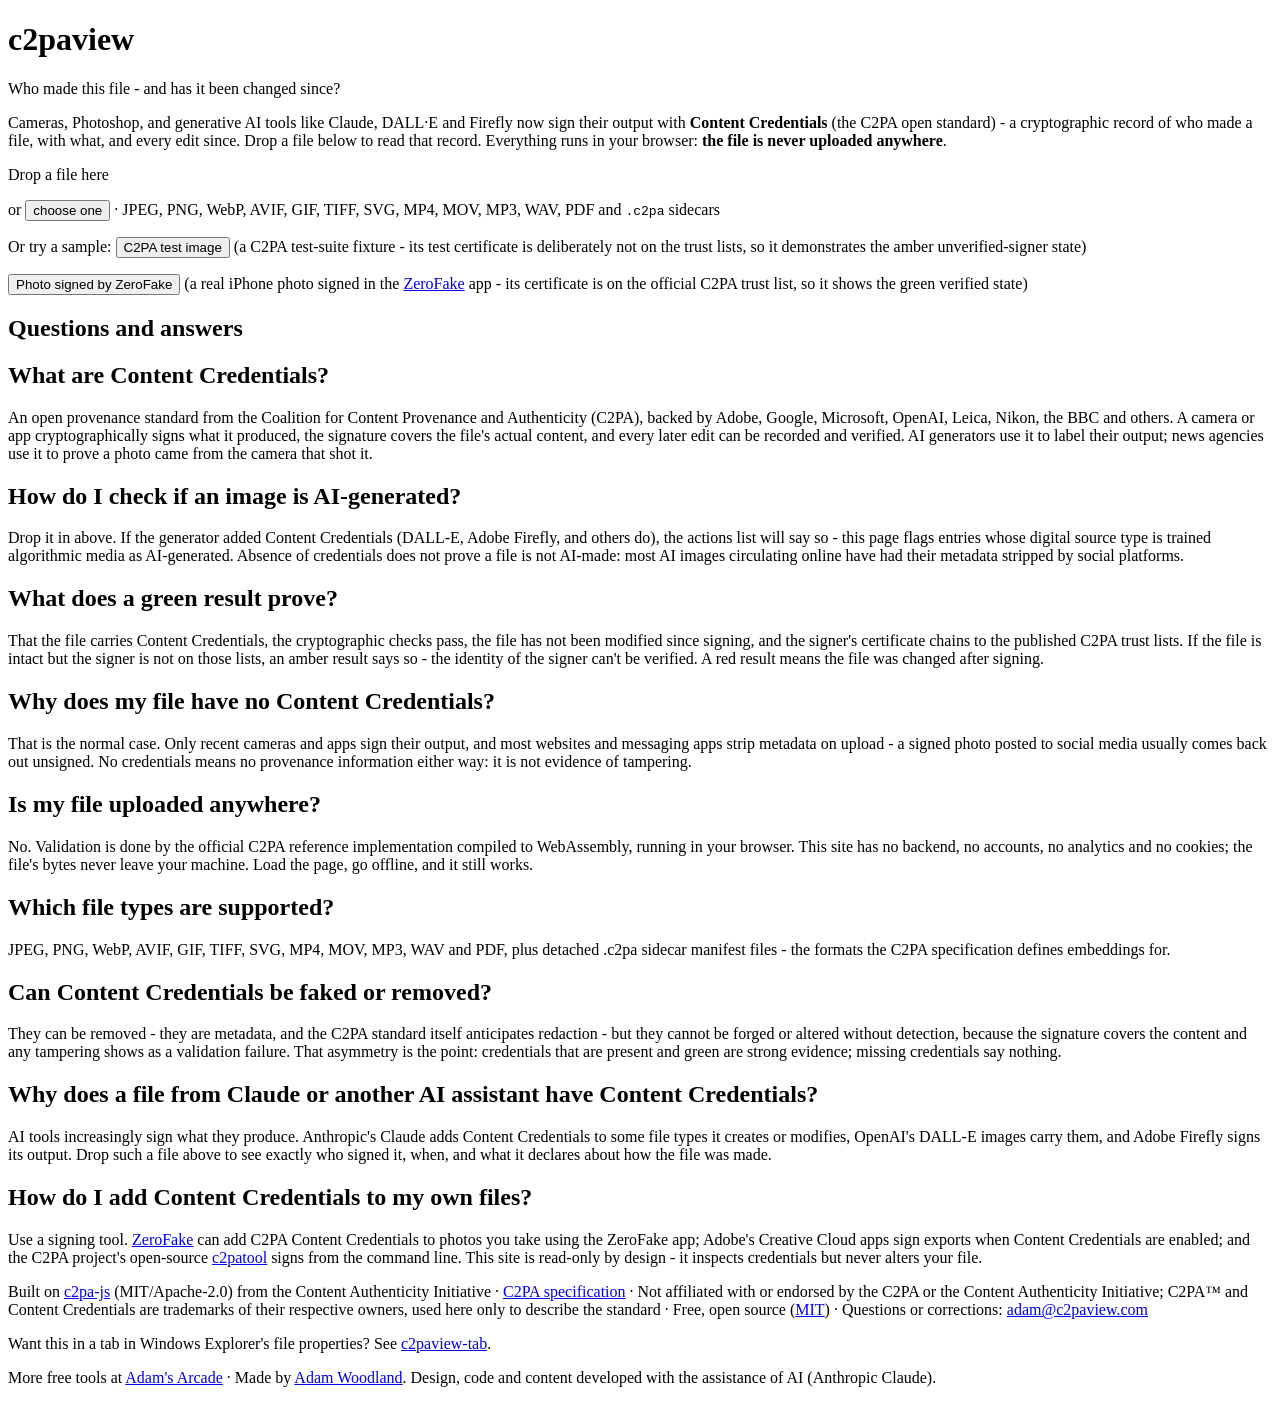
==== index.html @ 9e3baf2b "Cross-link the fleet Footer links to Adam's Arcade and to adamwoodland.com (author), the standard AI" ====
<!DOCTYPE html>
<html lang="en">
<head>
  <meta charset="utf-8" />
  <meta name="viewport" content="width=device-width, initial-scale=1" />
  <title>C2PA View - inspect Content Credentials in your browser</title>
  <meta name="description" content="Drop any image, video or audio file and see its Content Credentials: who signed it, when, with what tool, and whether it has been altered since. Reads the provenance added by cameras, Photoshop, and generative AI like Claude, DALL·E and Firefly. Validates entirely in your browser - the file never leaves your machine." />
  <link rel="canonical" href="https://c2paview.com/" />
  <link rel="stylesheet" href="styles.css" />
  <link rel="icon" href="favicon.svg" type="image/svg+xml" />
  <link rel="apple-touch-icon" href="apple-touch-icon.png" />
  <link rel="manifest" href="manifest.json" />
  <meta name="theme-color" content="#0d1117" />

  <meta property="og:type"        content="website" />
  <meta property="og:url"         content="https://c2paview.com/" />
  <meta property="og:title"       content="C2PA View - inspect Content Credentials in your browser" />
  <meta property="og:description" content="Who signed this file, with what tool, and has it been changed since? Drop a file and see - validated locally, never uploaded." />
  <meta property="og:image"       content="https://c2paview.com/og-image.png" />
  <meta name="twitter:card"        content="summary_large_image" />
  <meta name="twitter:title"       content="C2PA View - inspect Content Credentials in your browser" />
  <meta name="twitter:description" content="Who signed this file, and has it been changed since? Drop it in and see - validated locally, never uploaded." />
  <meta name="twitter:image"       content="https://c2paview.com/og-image.png" />

  <script type="application/ld+json">
  {
    "@context": "https://schema.org",
    "@type": "WebApplication",
    "name": "C2PA View",
    "url": "https://c2paview.com/",
    "description": "Inspect and validate C2PA Content Credentials (provenance metadata) in any image, video or audio file, entirely in the browser.",
    "applicationCategory": "UtilitiesApplication",
    "operatingSystem": "Any",
    "browserRequirements": "Requires JavaScript and WebAssembly",
    "offers": { "@type": "Offer", "price": "0", "priceCurrency": "USD" }
  }
  </script>
  <script type="application/ld+json">
{
  "@context": "https://schema.org",
  "@type": "FAQPage",
  "mainEntity": [
    {
      "@type": "Question",
      "name": "What are Content Credentials?",
      "acceptedAnswer": {
        "@type": "Answer",
        "text": "An open provenance standard from the Coalition for Content Provenance and Authenticity (C2PA), backed by Adobe, Google, Microsoft, OpenAI, Leica, Nikon, the BBC and others. A camera or app cryptographically signs what it produced, the signature covers the file's actual content, and every later edit can be recorded and verified. AI generators use it to label their output; news agencies use it to prove a photo came from the camera that shot it."
      }
    },
    {
      "@type": "Question",
      "name": "How do I check if an image is AI-generated?",
      "acceptedAnswer": {
        "@type": "Answer",
        "text": "Drop it in above. If the generator added Content Credentials (DALL-E, Adobe Firefly, and others do), the actions list will say so - this page flags entries whose digital source type is trained algorithmic media as AI-generated. Absence of credentials does not prove a file is not AI-made: most AI images circulating online have had their metadata stripped by social platforms."
      }
    },
    {
      "@type": "Question",
      "name": "What does a green result prove?",
      "acceptedAnswer": {
        "@type": "Answer",
        "text": "That the file carries Content Credentials, the cryptographic checks pass, the file has not been modified since signing, and the signer's certificate chains to the published C2PA trust lists. If the file is intact but the signer is not on those lists, an amber result says so - the identity of the signer can't be verified. A red result means the file was changed after signing."
      }
    },
    {
      "@type": "Question",
      "name": "Why does my file have no Content Credentials?",
      "acceptedAnswer": {
        "@type": "Answer",
        "text": "That is the normal case. Only recent cameras and apps sign their output, and most websites and messaging apps strip metadata on upload - a signed photo posted to social media usually comes back out unsigned. No credentials means no provenance information either way: it is not evidence of tampering."
      }
    },
    {
      "@type": "Question",
      "name": "Is my file uploaded anywhere?",
      "acceptedAnswer": {
        "@type": "Answer",
        "text": "No. Validation is done by the official C2PA reference implementation compiled to WebAssembly, running in your browser. This site has no backend, no accounts, no analytics and no cookies; the file's bytes never leave your machine. Load the page, go offline, and it still works."
      }
    },
    {
      "@type": "Question",
      "name": "Which file types are supported?",
      "acceptedAnswer": {
        "@type": "Answer",
        "text": "JPEG, PNG, WebP, AVIF, GIF, TIFF, SVG, MP4, MOV, MP3, WAV and PDF, plus detached .c2pa sidecar manifest files - the formats the C2PA specification defines embeddings for."
      }
    },
    {
      "@type": "Question",
      "name": "Can Content Credentials be faked or removed?",
      "acceptedAnswer": {
        "@type": "Answer",
        "text": "They can be removed - they are metadata, and the C2PA standard itself anticipates redaction - but they cannot be forged or altered without detection, because the signature covers the content and any tampering shows as a validation failure. That asymmetry is the point: credentials that are present and green are strong evidence; missing credentials say nothing."
      }
    },
    {
      "@type": "Question",
      "name": "Why does a file from Claude or another AI assistant have Content Credentials?",
      "acceptedAnswer": {
        "@type": "Answer",
        "text": "AI tools increasingly sign what they produce. Anthropic's Claude adds Content Credentials to some file types it creates or modifies, OpenAI's DALL-E images carry them, and Adobe Firefly signs its output. Drop such a file above to see exactly who signed it, when, and what it declares about how the file was made."
      }
    },
    {
      "@type": "Question",
      "name": "How do I add Content Credentials to my own files?",
      "acceptedAnswer": {
        "@type": "Answer",
        "text": "Use a signing tool. <a href=\"https://zerofake.app/\">ZeroFake</a> can add C2PA Content Credentials to photos you take using the ZeroFake app; Adobe's Creative Cloud apps sign exports when Content Credentials are enabled; and the C2PA project's open-source <a href=\"https://github.com/contentauth/c2pa-rs\">c2patool</a> signs from the command line. This site is read-only by design - it inspects credentials but never alters your file."
      }
    }
  ]
}
  </script>
</head>
<body>
<header class="top">
  <h1 class="brand">c2pa<span class="brand-hl">view</span></h1>
  <p class="tag">Who made this file - and has it been changed since?</p>
  <p class="sub">Cameras, Photoshop, and generative AI tools like Claude, DALL·E and Firefly now sign their
    output with <strong>Content Credentials</strong> (the C2PA open standard) - a cryptographic record of who made a file, with
    what, and every edit since. Drop a file below to read that record. Everything runs in your browser:
    <strong>the file is never uploaded anywhere</strong>.</p>
</header>

<main class="layout">
  <section class="drop" id="drop">
    <input type="file" id="file" accept="image/*,video/*,audio/*,.pdf,.c2pa" hidden />
    <p class="drop-big">Drop a file here</p>
    <p class="drop-small">or <button type="button" id="browse" class="linklike">choose one</button> ·
      JPEG, PNG, WebP, AVIF, GIF, TIFF, SVG, MP4, MOV, MP3, WAV, PDF and <code>.c2pa</code> sidecars</p>
    <p class="drop-small">Or try a sample: <button type="button" id="sample" class="linklike">C2PA test image</button> (a C2PA test-suite fixture - its test certificate is deliberately not on the trust lists, so it demonstrates the amber unverified-signer state)</p>
    <p class="drop-small"><button type="button" id="sampleZeroFake" class="linklike">Photo signed by ZeroFake</button> (a real iPhone photo signed in the <a href="https://zerofake.app/">ZeroFake</a> app - its certificate is on the official C2PA trust list, so it shows the green verified state)</p>
  </section>

  <section class="result" id="result" hidden>
    <div class="file-row">
      <img id="preview" alt="" hidden />
      <div>
        <p class="file-name" id="fileName"></p>
        <p class="file-meta" id="fileMeta"></p>
      </div>
    </div>
    <div id="banner"></div>
    <div id="manifest"></div>
    <details id="rawWrap" hidden>
      <summary>Raw manifest store (JSON)</summary>
      <pre id="raw"></pre>
    </details>
  </section>

  <section class="explain" id="faq">
    <h2 class="faq-head">Questions and answers</h2>
    <div class="explain-card">
      <h2>What are Content Credentials?</h2>
      <p>An open provenance standard from the Coalition for Content Provenance and Authenticity (C2PA), backed by Adobe, Google, Microsoft, OpenAI, Leica, Nikon, the BBC and others. A camera or app cryptographically signs what it produced, the signature covers the file's actual content, and every later edit can be recorded and verified. AI generators use it to label their output; news agencies use it to prove a photo came from the camera that shot it.</p>
    </div>
    <div class="explain-card">
      <h2>How do I check if an image is AI-generated?</h2>
      <p>Drop it in above. If the generator added Content Credentials (DALL-E, Adobe Firefly, and others do), the actions list will say so - this page flags entries whose digital source type is trained algorithmic media as AI-generated. Absence of credentials does not prove a file is not AI-made: most AI images circulating online have had their metadata stripped by social platforms.</p>
    </div>
    <div class="explain-card">
      <h2>What does a green result prove?</h2>
      <p>That the file carries Content Credentials, the cryptographic checks pass, the file has not been modified since signing, and the signer's certificate chains to the published C2PA trust lists. If the file is intact but the signer is not on those lists, an amber result says so - the identity of the signer can't be verified. A red result means the file was changed after signing.</p>
    </div>
    <div class="explain-card">
      <h2>Why does my file have no Content Credentials?</h2>
      <p>That is the normal case. Only recent cameras and apps sign their output, and most websites and messaging apps strip metadata on upload - a signed photo posted to social media usually comes back out unsigned. No credentials means no provenance information either way: it is not evidence of tampering.</p>
    </div>
    <div class="explain-card">
      <h2>Is my file uploaded anywhere?</h2>
      <p>No. Validation is done by the official C2PA reference implementation compiled to WebAssembly, running in your browser. This site has no backend, no accounts, no analytics and no cookies; the file's bytes never leave your machine. Load the page, go offline, and it still works.</p>
    </div>
    <div class="explain-card">
      <h2>Which file types are supported?</h2>
      <p>JPEG, PNG, WebP, AVIF, GIF, TIFF, SVG, MP4, MOV, MP3, WAV and PDF, plus detached .c2pa sidecar manifest files - the formats the C2PA specification defines embeddings for.</p>
    </div>
    <div class="explain-card">
      <h2>Can Content Credentials be faked or removed?</h2>
      <p>They can be removed - they are metadata, and the C2PA standard itself anticipates redaction - but they cannot be forged or altered without detection, because the signature covers the content and any tampering shows as a validation failure. That asymmetry is the point: credentials that are present and green are strong evidence; missing credentials say nothing.</p>
    </div>
    <div class="explain-card">
      <h2>Why does a file from Claude or another AI assistant have Content Credentials?</h2>
      <p>AI tools increasingly sign what they produce. Anthropic's Claude adds Content Credentials to some file types it creates or modifies, OpenAI's DALL-E images carry them, and Adobe Firefly signs its output. Drop such a file above to see exactly who signed it, when, and what it declares about how the file was made.</p>
    </div>
    <div class="explain-card">
      <h2>How do I add Content Credentials to my own files?</h2>
      <p>Use a signing tool. <a href="https://zerofake.app/">ZeroFake</a> can add C2PA Content Credentials to photos you take using the ZeroFake app; Adobe's Creative Cloud apps sign exports when Content Credentials are enabled; and the C2PA project's open-source <a href="https://github.com/contentauth/c2pa-rs">c2patool</a> signs from the command line. This site is read-only by design - it inspects credentials but never alters your file.</p>
    </div>
  </section>
</main>

<footer class="notes">
  <p class="note">Built on <a href="https://github.com/contentauth/c2pa-js">c2pa-js</a> (MIT/Apache-2.0) from the
    Content Authenticity Initiative · <a href="https://c2pa.org/">C2PA specification</a> · Not affiliated with or endorsed by the C2PA or the Content Authenticity Initiative; C2PA™ and Content Credentials are trademarks of their respective owners, used here only to describe the standard ·
    Free, open source (<a href="LICENSE">MIT</a>) · Questions or corrections:
    <a href="mailto:adam@c2paview.com">adam@c2paview.com</a></p>
  <p class="note">Want this in a tab in Windows Explorer's file properties? See
    <a href="https://github.com/adamwoodland2/c2paview-tab">c2paview-tab</a>.</p>
  <p class="note">More free tools at <a href="https://games.adamwoodland.com/">Adam's Arcade</a> · Made by <a href="https://adamwoodland.com/">Adam Woodland</a>. Design, code and content developed with the assistance of AI (Anthropic Claude).</p>
</footer>

<script type="module" src="app.js"></script>
</body>
</html>
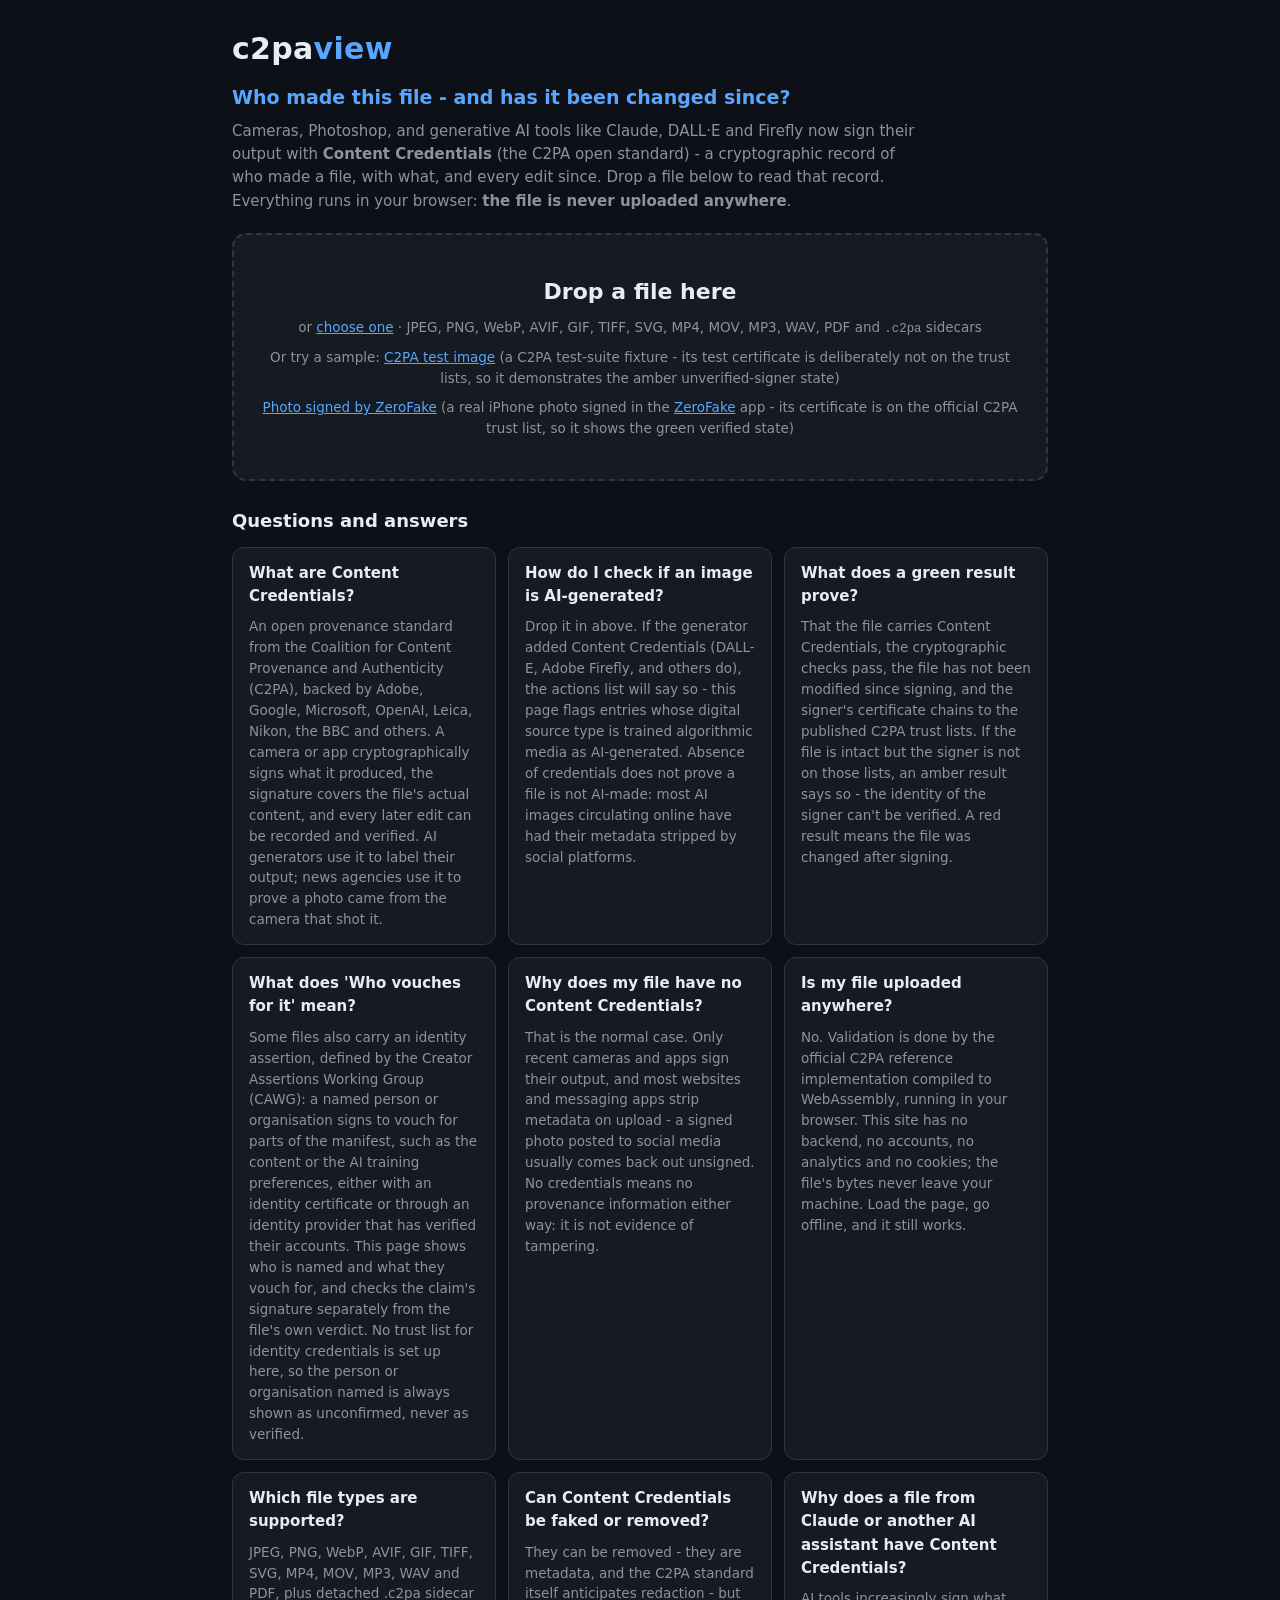
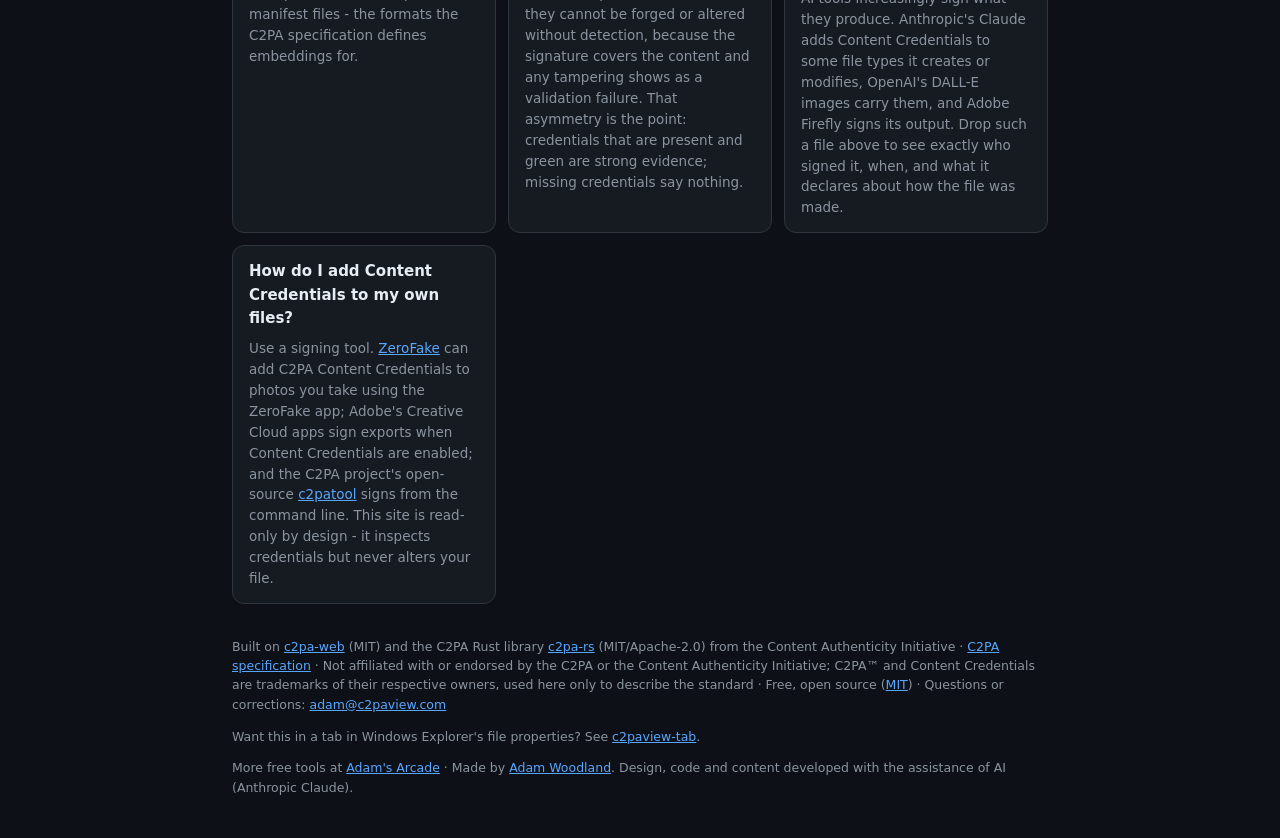
==== commit 7dd411fb: "Move to the @contentauth/c2pa-web SDK; fail-closed verdicts The c2pa (c2pa-js) package is deprecated" ====
--- a/index.html
+++ b/index.html
@@ -66,6 +66,14 @@
     },
     {
       "@type": "Question",
+      "name": "What does 'Who vouches for it' mean?",
+      "acceptedAnswer": {
+        "@type": "Answer",
+        "text": "Some files also carry an identity assertion, defined by the Creator Assertions Working Group (CAWG): a named person or organisation signs to vouch for parts of the manifest, such as the content or the AI training preferences, either with an identity certificate or through an identity provider that has verified their accounts. This page shows who is named and what they vouch for, and checks the claim's signature separately from the file's own verdict. No trust list for identity credentials is set up here, so the person or organisation named is always shown as unconfirmed, never as verified."
+      }
+    },
+    {
+      "@type": "Question",
       "name": "Why does my file have no Content Credentials?",
       "acceptedAnswer": {
         "@type": "Answer",
@@ -147,7 +155,7 @@
     <div id="banner"></div>
     <div id="manifest"></div>
     <details id="rawWrap" hidden>
-      <summary>Raw manifest store (JSON)</summary>
+      <summary>Raw manifest store (JSON; hash bytes shown as hex)</summary>
       <pre id="raw"></pre>
     </details>
   </section>
@@ -167,6 +175,10 @@
       <p>That the file carries Content Credentials, the cryptographic checks pass, the file has not been modified since signing, and the signer's certificate chains to the published C2PA trust lists. If the file is intact but the signer is not on those lists, an amber result says so - the identity of the signer can't be verified. A red result means the file was changed after signing.</p>
     </div>
     <div class="explain-card">
+      <h2>What does 'Who vouches for it' mean?</h2>
+      <p>Some files also carry an identity assertion, defined by the Creator Assertions Working Group (CAWG): a named person or organisation signs to vouch for parts of the manifest, such as the content or the AI training preferences, either with an identity certificate or through an identity provider that has verified their accounts. This page shows who is named and what they vouch for, and checks the claim's signature separately from the file's own verdict. No trust list for identity credentials is set up here, so the person or organisation named is always shown as unconfirmed, never as verified.</p>
+    </div>
+    <div class="explain-card">
       <h2>Why does my file have no Content Credentials?</h2>
       <p>That is the normal case. Only recent cameras and apps sign their output, and most websites and messaging apps strip metadata on upload - a signed photo posted to social media usually comes back out unsigned. No credentials means no provenance information either way: it is not evidence of tampering.</p>
     </div>
@@ -194,12 +206,12 @@
 </main>
 
 <footer class="notes">
-  <p class="note">Built on <a href="https://github.com/contentauth/c2pa-js">c2pa-js</a> (MIT/Apache-2.0) from the
-    Content Authenticity Initiative · <a href="https://c2pa.org/">C2PA specification</a> · Not affiliated with or endorsed by the C2PA or the Content Authenticity Initiative; C2PA™ and Content Credentials are trademarks of their respective owners, used here only to describe the standard ·
+  <p class="note">Built on <a href="https://github.com/contentauth/c2pa-js">c2pa-web</a> (MIT) and the C2PA Rust library
+    <a href="https://github.com/contentauth/c2pa-rs">c2pa-rs</a> (MIT/Apache-2.0) from the Content Authenticity Initiative · <a href="https://c2pa.org/">C2PA specification</a> · Not affiliated with or endorsed by the C2PA or the Content Authenticity Initiative; C2PA™ and Content Credentials are trademarks of their respective owners, used here only to describe the standard ·
     Free, open source (<a href="LICENSE">MIT</a>) · Questions or corrections:
     <a href="mailto:adam@c2paview.com">adam@c2paview.com</a></p>
   <p class="note">Want this in a tab in Windows Explorer's file properties? See
-    <a href="https://github.com/adamwoodland2/c2paview-tab">c2paview-tab</a>.</p>
+    <a href="https://github.com/adamwoodland-personal/C2PAView-Tab">c2paview-tab</a>.</p>
   <p class="note">More free tools at <a href="https://games.adamwoodland.com/">Adam's Arcade</a> · Made by <a href="https://adamwoodland.com/">Adam Woodland</a>. Design, code and content developed with the assistance of AI (Anthropic Claude).</p>
 </footer>
 
--- a/styles.css
+++ b/styles.css
@@ -0,0 +1,81 @@
+:root {
+  --bg: #0d1117;
+  --panel: #161b22;
+  --ink: #e6edf3;
+  --muted: #8b949e;
+  --line: #30363d;
+  --accent: #58a6ff;
+  --good: #3fb950;
+  --bad: #f85149;
+  --warn: #d29922;
+}
+* { box-sizing: border-box; }
+body { margin: 0; background: var(--bg); color: var(--ink); font: 15px/1.55 system-ui, -apple-system, "Segoe UI", sans-serif; }
+a { color: var(--accent); }
+code { font-family: ui-monospace, Consolas, monospace; font-size: 0.92em; }
+
+.top { padding: 26px 22px 4px; max-width: 860px; margin: 0 auto; }
+.tag { margin: 10px 0 0; font-size: 19px; font-weight: 600; color: var(--accent); }
+.brand { margin: 0; font-size: 30px; letter-spacing: 0.01em; }
+.brand-hl { color: var(--accent); }
+.sub { margin: 8px 0 0; color: var(--muted); max-width: 72ch; }
+
+.layout { max-width: 860px; margin: 0 auto; padding: 16px 22px; }
+
+.drop {
+  border: 2px dashed var(--line); border-radius: 14px; background: var(--panel);
+  padding: 40px 20px; text-align: center; transition: border-color 0.15s, background 0.15s;
+}
+.drop.over { border-color: var(--accent); background: #10233d; }
+.drop-big { margin: 0; font-size: 22px; font-weight: 700; }
+.drop-small { margin: 8px 0 0; color: var(--muted); font-size: 13.5px; }
+.linklike { font: inherit; color: var(--accent); background: none; border: 0; padding: 0; cursor: pointer; text-decoration: underline; }
+
+.result { margin-top: 18px; }
+.file-row { display: flex; gap: 14px; align-items: center; margin-bottom: 12px; }
+#preview { max-width: 96px; max-height: 96px; border-radius: 8px; border: 1px solid var(--line); }
+.file-name { margin: 0; font-size: 17px; font-weight: 700; word-break: break-all; }
+.file-meta { margin: 2px 0 0; color: var(--muted); font-size: 13px; }
+
+.banner { border-radius: 10px; padding: 12px 14px; font-weight: 600; margin-bottom: 14px; border: 1px solid; }
+.banner.good { color: var(--good); border-color: #1f6e33; background: #10261a; }
+.banner.bad { color: var(--bad); border-color: #7c2d2a; background: #2b1413; }
+.banner.warn { color: var(--warn); border-color: #6e5619; background: #2a2312; }
+.banner.none { color: var(--muted); border-color: var(--line); background: var(--panel); }
+.banner ul { margin: 8px 0 0; padding-left: 20px; font-weight: 400; font-size: 13.5px; }
+.banner li { margin: 3px 0; }
+.banner li code { opacity: 0.8; }
+.banner .where { color: var(--muted); font-size: 12.5px; font-weight: 400; }
+.banner .affected { margin-top: 8px; font-weight: 400; font-size: 13px; color: var(--muted); word-break: break-all; }
+
+.card { background: var(--panel); border: 1px solid var(--line); border-radius: 12px; padding: 14px 16px; margin-bottom: 12px; }
+.card h2 { margin: 0 0 10px; font-size: 15px; }
+.card h2:not(:first-child) { margin-top: 16px; }
+.kv { display: grid; grid-template-columns: 150px 1fr; gap: 5px 14px; font-size: 14px; }
+.kv dt { color: var(--muted); }
+.kv dd { margin: 0; word-break: break-word; }
+.actions li, .ings li { margin: 4px 0; }
+.actions, .ings { margin: 4px 0 0; padding-left: 20px; font-size: 14px; }
+.ing-thumb { max-width: 44px; max-height: 44px; border-radius: 5px; vertical-align: middle; margin-right: 8px; border: 1px solid var(--line); }
+.ing-status { font-size: 12px; color: var(--muted); }
+.ing-status.bad { color: var(--bad); }
+.identity { margin-top: 14px; padding-top: 12px; border-top: 1px solid var(--line); }
+.id-status { margin: 8px 0 0; font-size: 13.5px; font-weight: 600; }
+.id-status.good { color: var(--good); }
+.id-status.warn { color: var(--warn); }
+.id-status.bad { color: var(--bad); }
+.id-status code { font-weight: 400; opacity: 0.85; }
+
+.remove-note { color: var(--muted); font-size: 13px; margin: 2px 0 10px; }
+#rawWrap { margin-top: 10px; }
+#rawWrap summary { cursor: pointer; color: var(--muted); font-size: 13.5px; }
+#raw { background: var(--panel); border: 1px solid var(--line); border-radius: 10px; padding: 12px; overflow-x: auto; font-size: 12px; max-height: 480px; overflow-y: auto; }
+
+.faq-head { grid-column: 1 / -1; margin: 4px 0 0; font-size: 18px; }
+.explain { display: grid; grid-template-columns: repeat(auto-fit, minmax(240px, 1fr)); gap: 12px; margin-top: 22px; }
+.explain-card { background: var(--panel); border: 1px solid var(--line); border-radius: 12px; padding: 14px 16px; }
+.explain-card h2 { margin: 0 0 8px; font-size: 15px; }
+.explain-card p { margin: 0; color: var(--muted); font-size: 13.5px; }
+.notes { max-width: 860px; margin: 0 auto; padding: 4px 22px 30px; }
+.note { color: var(--muted); font-size: 12.5px; }
+.note strong { color: var(--ink); }
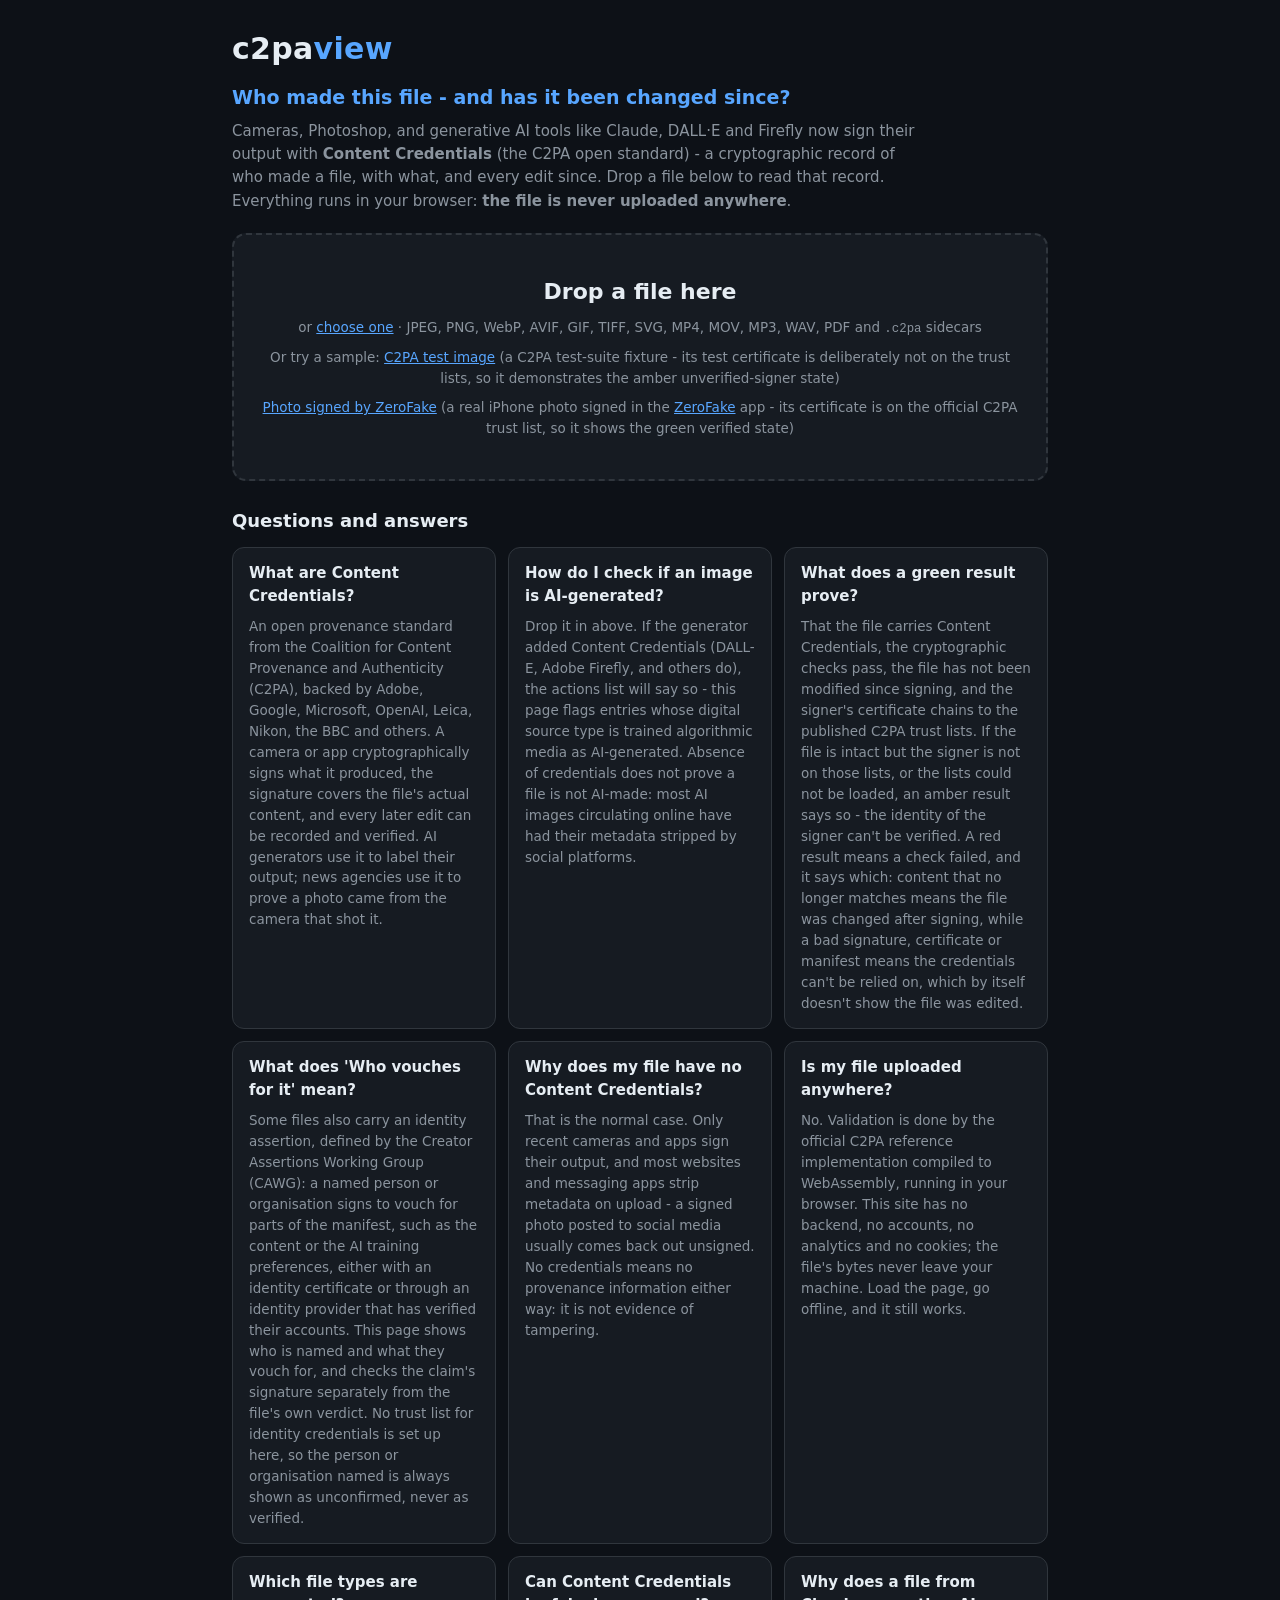
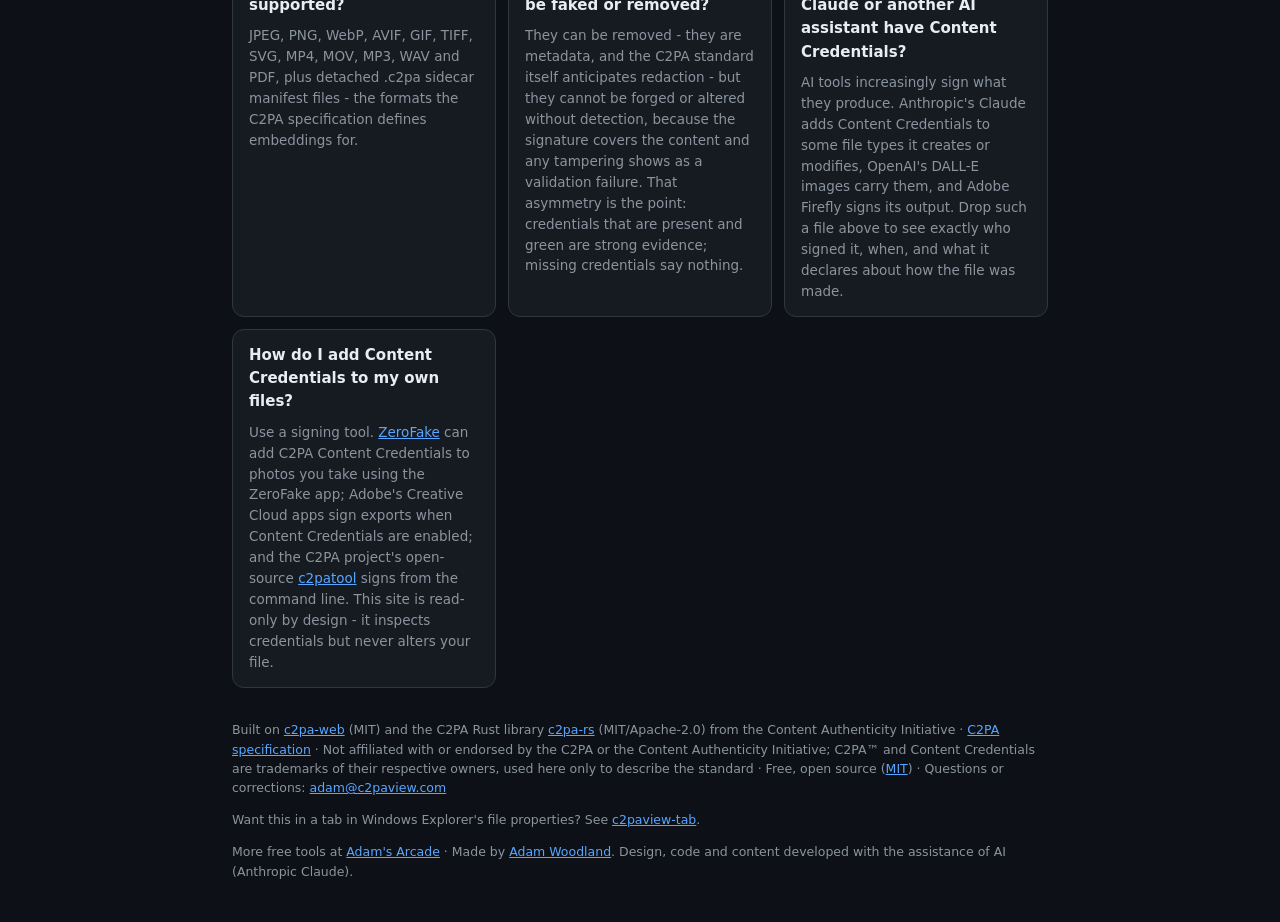
==== commit fd9ff035: "No green verdict without trust lists; name failure kinds; one-time share inbox with expiry; result b" ====
--- a/index.html
+++ b/index.html
@@ -3,8 +3,8 @@
 <head>
   <meta charset="utf-8" />
   <meta name="viewport" content="width=device-width, initial-scale=1" />
-  <title>C2PA View - inspect Content Credentials in your browser</title>
-  <meta name="description" content="Drop any image, video or audio file and see its Content Credentials: who signed it, when, with what tool, and whether it has been altered since. Reads the provenance added by cameras, Photoshop, and generative AI like Claude, DALL·E and Firefly. Validates entirely in your browser - the file never leaves your machine." />
+  <title>C2PA viewer: check Content Credentials in your browser</title>
+  <meta name="description" content="Free C2PA viewer and checker: drop an image, video or audio file to see its Content Credentials, who signed it and if it was changed. Runs in your browser." />
   <link rel="canonical" href="https://c2paview.com/" />
   <link rel="stylesheet" href="styles.css" />
   <link rel="icon" href="favicon.svg" type="image/svg+xml" />
@@ -14,11 +14,11 @@
 
   <meta property="og:type"        content="website" />
   <meta property="og:url"         content="https://c2paview.com/" />
-  <meta property="og:title"       content="C2PA View - inspect Content Credentials in your browser" />
+  <meta property="og:title"       content="C2PA viewer: check Content Credentials in your browser" />
   <meta property="og:description" content="Who signed this file, with what tool, and has it been changed since? Drop a file and see - validated locally, never uploaded." />
   <meta property="og:image"       content="https://c2paview.com/og-image.png" />
   <meta name="twitter:card"        content="summary_large_image" />
-  <meta name="twitter:title"       content="C2PA View - inspect Content Credentials in your browser" />
+  <meta name="twitter:title"       content="C2PA viewer: check Content Credentials in your browser" />
   <meta name="twitter:description" content="Who signed this file, and has it been changed since? Drop it in and see - validated locally, never uploaded." />
   <meta name="twitter:image"       content="https://c2paview.com/og-image.png" />
 
@@ -61,7 +61,7 @@
       "name": "What does a green result prove?",
       "acceptedAnswer": {
         "@type": "Answer",
-        "text": "That the file carries Content Credentials, the cryptographic checks pass, the file has not been modified since signing, and the signer's certificate chains to the published C2PA trust lists. If the file is intact but the signer is not on those lists, an amber result says so - the identity of the signer can't be verified. A red result means the file was changed after signing."
+        "text": "That the file carries Content Credentials, the cryptographic checks pass, the file has not been modified since signing, and the signer's certificate chains to the published C2PA trust lists. If the file is intact but the signer is not on those lists, or the lists could not be loaded, an amber result says so - the identity of the signer can't be verified. A red result means a check failed, and it says which: content that no longer matches means the file was changed after signing, while a bad signature, certificate or manifest means the credentials can't be relied on, which by itself doesn't show the file was edited."
       }
     },
     {
@@ -152,7 +152,7 @@
         <p class="file-meta" id="fileMeta"></p>
       </div>
     </div>
-    <div id="banner"></div>
+    <div id="verdict"></div>
     <div id="manifest"></div>
     <details id="rawWrap" hidden>
       <summary>Raw manifest store (JSON; hash bytes shown as hex)</summary>
@@ -172,7 +172,7 @@
     </div>
     <div class="explain-card">
       <h2>What does a green result prove?</h2>
-      <p>That the file carries Content Credentials, the cryptographic checks pass, the file has not been modified since signing, and the signer's certificate chains to the published C2PA trust lists. If the file is intact but the signer is not on those lists, an amber result says so - the identity of the signer can't be verified. A red result means the file was changed after signing.</p>
+      <p>That the file carries Content Credentials, the cryptographic checks pass, the file has not been modified since signing, and the signer's certificate chains to the published C2PA trust lists. If the file is intact but the signer is not on those lists, or the lists could not be loaded, an amber result says so - the identity of the signer can't be verified. A red result means a check failed, and it says which: content that no longer matches means the file was changed after signing, while a bad signature, certificate or manifest means the credentials can't be relied on, which by itself doesn't show the file was edited.</p>
     </div>
     <div class="explain-card">
       <h2>What does 'Who vouches for it' mean?</h2>
--- a/styles.css
+++ b/styles.css
@@ -37,16 +37,16 @@
 .file-name { margin: 0; font-size: 17px; font-weight: 700; word-break: break-all; }
 .file-meta { margin: 2px 0 0; color: var(--muted); font-size: 13px; }
 
-.banner { border-radius: 10px; padding: 12px 14px; font-weight: 600; margin-bottom: 14px; border: 1px solid; }
-.banner.good { color: var(--good); border-color: #1f6e33; background: #10261a; }
-.banner.bad { color: var(--bad); border-color: #7c2d2a; background: #2b1413; }
-.banner.warn { color: var(--warn); border-color: #6e5619; background: #2a2312; }
-.banner.none { color: var(--muted); border-color: var(--line); background: var(--panel); }
-.banner ul { margin: 8px 0 0; padding-left: 20px; font-weight: 400; font-size: 13.5px; }
-.banner li { margin: 3px 0; }
-.banner li code { opacity: 0.8; }
-.banner .where { color: var(--muted); font-size: 12.5px; font-weight: 400; }
-.banner .affected { margin-top: 8px; font-weight: 400; font-size: 13px; color: var(--muted); word-break: break-all; }
+.verdict-msg { border-radius: 10px; padding: 12px 14px; font-weight: 600; margin-bottom: 14px; border: 1px solid; }
+.verdict-msg.good { color: var(--good); border-color: #1f6e33; background: #10261a; }
+.verdict-msg.bad { color: var(--bad); border-color: #7c2d2a; background: #2b1413; }
+.verdict-msg.warn { color: var(--warn); border-color: #6e5619; background: #2a2312; }
+.verdict-msg.none { color: var(--muted); border-color: var(--line); background: var(--panel); }
+.verdict-msg ul { margin: 8px 0 0; padding-left: 20px; font-weight: 400; font-size: 13.5px; }
+.verdict-msg li { margin: 3px 0; }
+.verdict-msg li code { opacity: 0.8; }
+.verdict-msg .where { color: var(--muted); font-size: 12.5px; font-weight: 400; }
+.verdict-msg .affected { margin-top: 8px; font-weight: 400; font-size: 13px; color: var(--muted); word-break: break-all; }
 
 .card { background: var(--panel); border: 1px solid var(--line); border-radius: 12px; padding: 14px 16px; margin-bottom: 12px; }
 .card h2 { margin: 0 0 10px; font-size: 15px; }
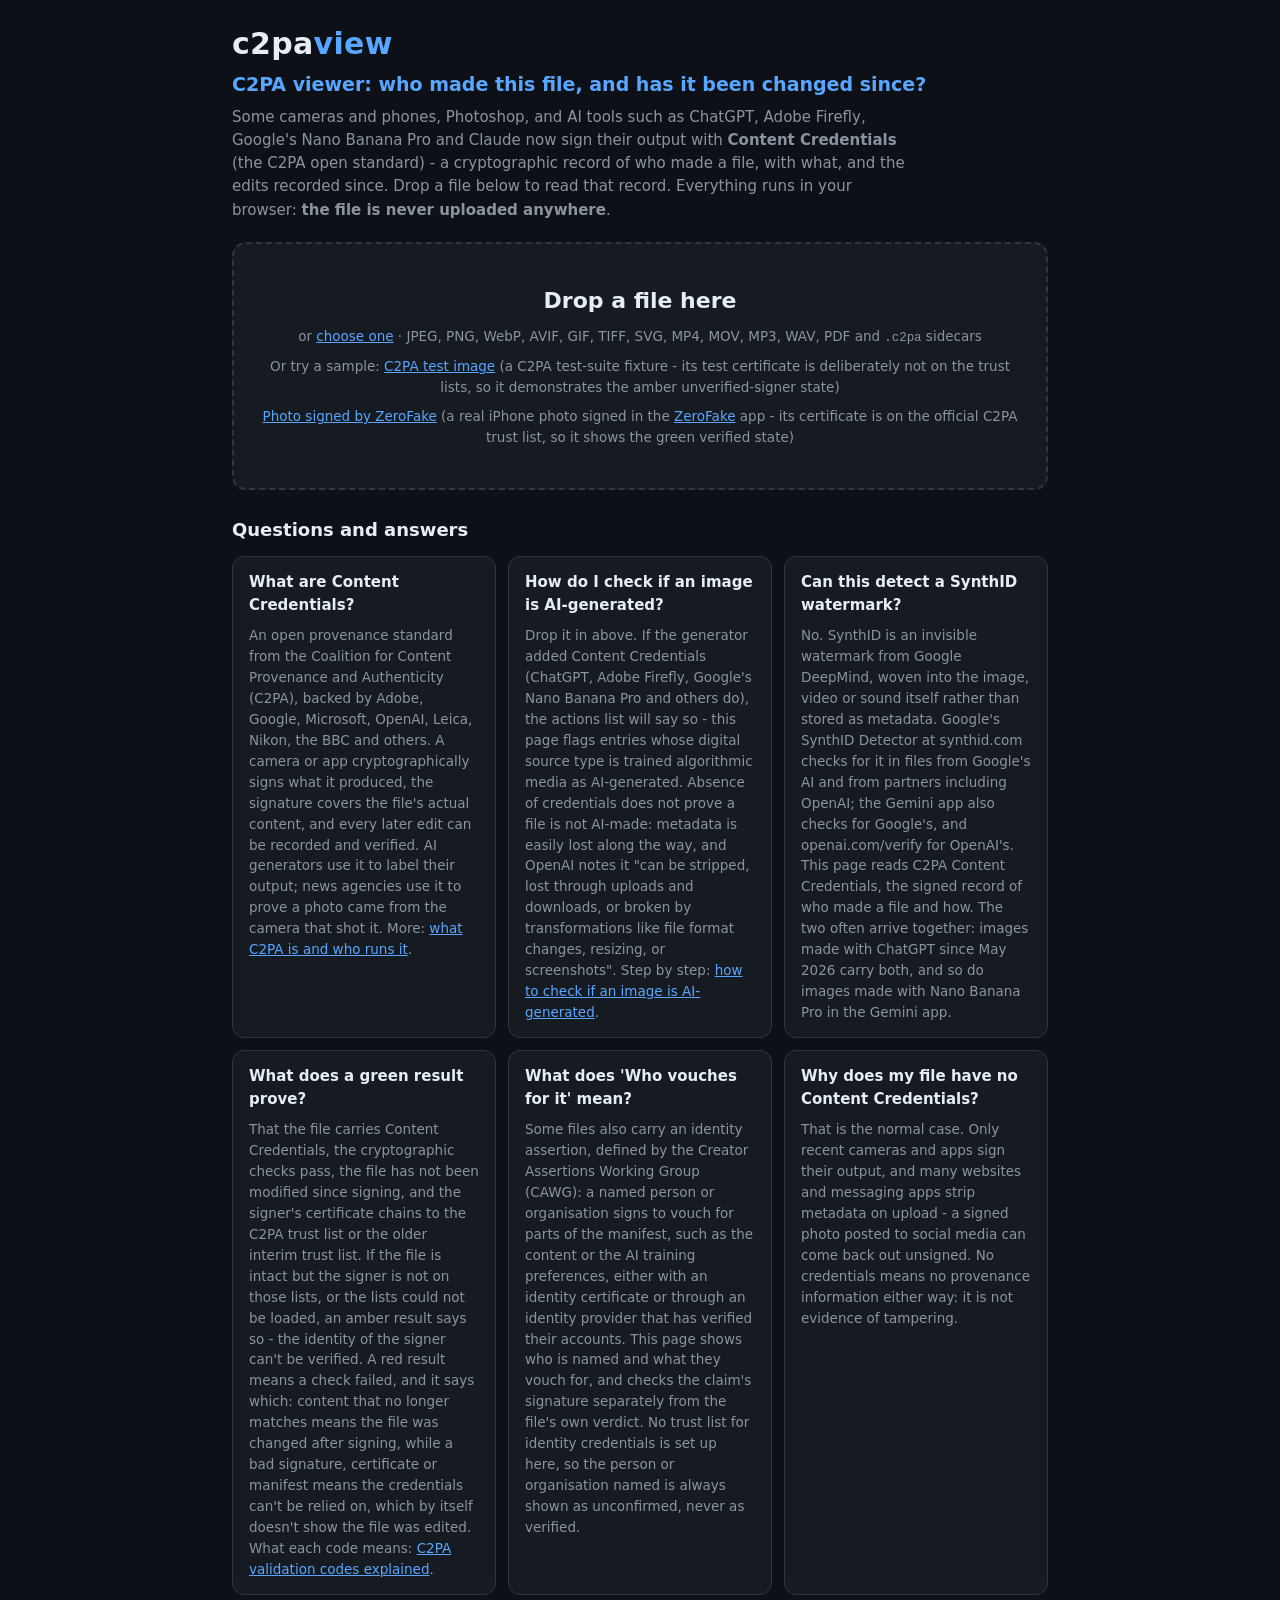
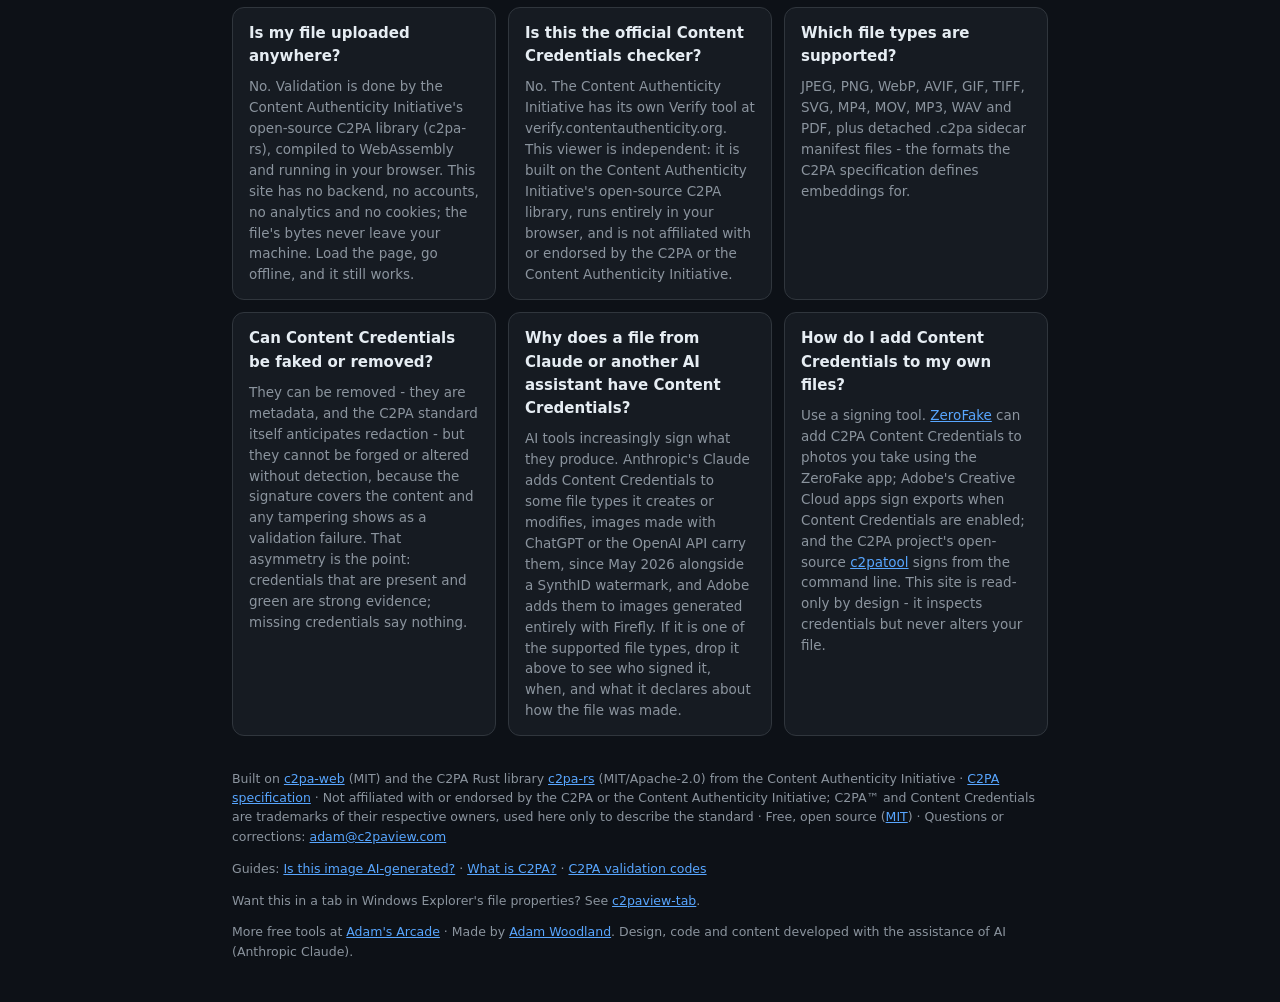
==== commit 701c37fe: "SEO: descriptive H1 and title, three guides, a 404 page, the /index.html shell fix Home: title "C2PA" ====
--- a/index.html
+++ b/index.html
@@ -3,8 +3,9 @@
 <head>
   <meta charset="utf-8" />
   <meta name="viewport" content="width=device-width, initial-scale=1" />
-  <title>C2PA viewer: check Content Credentials in your browser</title>
-  <meta name="description" content="Free C2PA viewer and checker: drop an image, video or audio file to see its Content Credentials, who signed it and if it was changed. Runs in your browser." />
+  <title>C2PA viewer and checker: verify Content Credentials online</title>
+  <meta name="description" content="Free C2PA viewer and checker: see a file's Content Credentials, who signed it, whether AI made it and if it changed. Runs in your browser, never uploaded." />
+  <meta name="robots" content="index, follow, max-image-preview:large" />
   <link rel="canonical" href="https://c2paview.com/" />
   <link rel="stylesheet" href="styles.css" />
   <link rel="icon" href="favicon.svg" type="image/svg+xml" />
@@ -13,25 +14,42 @@
   <meta name="theme-color" content="#0d1117" />
 
   <meta property="og:type"        content="website" />
+  <meta property="og:site_name"   content="c2paview" />
   <meta property="og:url"         content="https://c2paview.com/" />
-  <meta property="og:title"       content="C2PA viewer: check Content Credentials in your browser" />
+  <meta property="og:title"       content="C2PA viewer and checker: verify Content Credentials online" />
   <meta property="og:description" content="Who signed this file, with what tool, and has it been changed since? Drop a file and see - validated locally, never uploaded." />
   <meta property="og:image"       content="https://c2paview.com/og-image.png" />
+  <meta property="og:image:width"  content="1200" />
+  <meta property="og:image:height" content="630" />
+  <meta property="og:image:alt"   content="c2paview: who made this file, and has it been changed since? Inspect C2PA Content Credentials in your browser" />
   <meta name="twitter:card"        content="summary_large_image" />
-  <meta name="twitter:title"       content="C2PA viewer: check Content Credentials in your browser" />
+  <meta name="twitter:title"       content="C2PA viewer and checker: verify Content Credentials online" />
   <meta name="twitter:description" content="Who signed this file, and has it been changed since? Drop it in and see - validated locally, never uploaded." />
   <meta name="twitter:image"       content="https://c2paview.com/og-image.png" />
-
+  <meta name="twitter:image:alt"   content="c2paview: who made this file, and has it been changed since? Inspect C2PA Content Credentials in your browser" />
+
+  <script type="application/ld+json">
+  {
+    "@context": "https://schema.org",
+    "@type": "WebSite",
+    "name": "c2paview",
+    "alternateName": ["C2PA View", "c2paview.com"],
+    "url": "https://c2paview.com/"
+  }
+  </script>
   <script type="application/ld+json">
   {
     "@context": "https://schema.org",
     "@type": "WebApplication",
-    "name": "C2PA View",
+    "name": "c2paview",
+    "alternateName": "C2PA View",
     "url": "https://c2paview.com/",
+    "image": "https://c2paview.com/og-image.png",
     "description": "Inspect and validate C2PA Content Credentials (provenance metadata) in any image, video or audio file, entirely in the browser.",
     "applicationCategory": "UtilitiesApplication",
     "operatingSystem": "Any",
     "browserRequirements": "Requires JavaScript and WebAssembly",
+    "isAccessibleForFree": true,
     "offers": { "@type": "Offer", "price": "0", "priceCurrency": "USD" }
   }
   </script>
@@ -45,7 +63,7 @@
       "name": "What are Content Credentials?",
       "acceptedAnswer": {
         "@type": "Answer",
-        "text": "An open provenance standard from the Coalition for Content Provenance and Authenticity (C2PA), backed by Adobe, Google, Microsoft, OpenAI, Leica, Nikon, the BBC and others. A camera or app cryptographically signs what it produced, the signature covers the file's actual content, and every later edit can be recorded and verified. AI generators use it to label their output; news agencies use it to prove a photo came from the camera that shot it."
+        "text": "An open provenance standard from the Coalition for Content Provenance and Authenticity (C2PA), backed by Adobe, Google, Microsoft, OpenAI, Leica, Nikon, the BBC and others. A camera or app cryptographically signs what it produced, the signature covers the file's actual content, and every later edit can be recorded and verified. AI generators use it to label their output; news agencies use it to prove a photo came from the camera that shot it. More: <a href=\"/what-is-c2pa/\">what C2PA is and who runs it</a>."
       }
     },
     {
@@ -53,7 +71,15 @@
       "name": "How do I check if an image is AI-generated?",
       "acceptedAnswer": {
         "@type": "Answer",
-        "text": "Drop it in above. If the generator added Content Credentials (DALL-E, Adobe Firefly, and others do), the actions list will say so - this page flags entries whose digital source type is trained algorithmic media as AI-generated. Absence of credentials does not prove a file is not AI-made: most AI images circulating online have had their metadata stripped by social platforms."
+        "text": "Drop it in above. If the generator added Content Credentials (ChatGPT, Adobe Firefly, Google's Nano Banana Pro and others do), the actions list will say so - this page flags entries whose digital source type is trained algorithmic media as AI-generated. Absence of credentials does not prove a file is not AI-made: metadata is easily lost along the way, and OpenAI notes it \"can be stripped, lost through uploads and downloads, or broken by transformations like file format changes, resizing, or screenshots\". Step by step: <a href=\"/check-if-image-is-ai-generated/\">how to check if an image is AI-generated</a>."
+      }
+    },
+    {
+      "@type": "Question",
+      "name": "Can this detect a SynthID watermark?",
+      "acceptedAnswer": {
+        "@type": "Answer",
+        "text": "No. SynthID is an invisible watermark from Google DeepMind, woven into the image, video or sound itself rather than stored as metadata. Google's SynthID Detector at synthid.com checks for it in files from Google's AI and from partners including OpenAI; the Gemini app also checks for Google's, and openai.com/verify for OpenAI's. This page reads C2PA Content Credentials, the signed record of who made a file and how. The two often arrive together: images made with ChatGPT since May 2026 carry both, and so do images made with Nano Banana Pro in the Gemini app."
       }
     },
     {
@@ -61,7 +87,7 @@
       "name": "What does a green result prove?",
       "acceptedAnswer": {
         "@type": "Answer",
-        "text": "That the file carries Content Credentials, the cryptographic checks pass, the file has not been modified since signing, and the signer's certificate chains to the published C2PA trust lists. If the file is intact but the signer is not on those lists, or the lists could not be loaded, an amber result says so - the identity of the signer can't be verified. A red result means a check failed, and it says which: content that no longer matches means the file was changed after signing, while a bad signature, certificate or manifest means the credentials can't be relied on, which by itself doesn't show the file was edited."
+        "text": "That the file carries Content Credentials, the cryptographic checks pass, the file has not been modified since signing, and the signer's certificate chains to the C2PA trust list or the older interim trust list. If the file is intact but the signer is not on those lists, or the lists could not be loaded, an amber result says so - the identity of the signer can't be verified. A red result means a check failed, and it says which: content that no longer matches means the file was changed after signing, while a bad signature, certificate or manifest means the credentials can't be relied on, which by itself doesn't show the file was edited. What each code means: <a href=\"/c2pa-validation-codes/\">C2PA validation codes explained</a>."
       }
     },
     {
@@ -77,7 +103,7 @@
       "name": "Why does my file have no Content Credentials?",
       "acceptedAnswer": {
         "@type": "Answer",
-        "text": "That is the normal case. Only recent cameras and apps sign their output, and most websites and messaging apps strip metadata on upload - a signed photo posted to social media usually comes back out unsigned. No credentials means no provenance information either way: it is not evidence of tampering."
+        "text": "That is the normal case. Only recent cameras and apps sign their output, and many websites and messaging apps strip metadata on upload - a signed photo posted to social media can come back out unsigned. No credentials means no provenance information either way: it is not evidence of tampering."
       }
     },
     {
@@ -85,7 +111,15 @@
       "name": "Is my file uploaded anywhere?",
       "acceptedAnswer": {
         "@type": "Answer",
-        "text": "No. Validation is done by the official C2PA reference implementation compiled to WebAssembly, running in your browser. This site has no backend, no accounts, no analytics and no cookies; the file's bytes never leave your machine. Load the page, go offline, and it still works."
+        "text": "No. Validation is done by the Content Authenticity Initiative's open-source C2PA library (c2pa-rs), compiled to WebAssembly and running in your browser. This site has no backend, no accounts, no analytics and no cookies; the file's bytes never leave your machine. Load the page, go offline, and it still works."
+      }
+    },
+    {
+      "@type": "Question",
+      "name": "Is this the official Content Credentials checker?",
+      "acceptedAnswer": {
+        "@type": "Answer",
+        "text": "No. The Content Authenticity Initiative has its own Verify tool at verify.contentauthenticity.org. This viewer is independent: it is built on the Content Authenticity Initiative's open-source C2PA library, runs entirely in your browser, and is not affiliated with or endorsed by the C2PA or the Content Authenticity Initiative."
       }
     },
     {
@@ -109,7 +143,7 @@
       "name": "Why does a file from Claude or another AI assistant have Content Credentials?",
       "acceptedAnswer": {
         "@type": "Answer",
-        "text": "AI tools increasingly sign what they produce. Anthropic's Claude adds Content Credentials to some file types it creates or modifies, OpenAI's DALL-E images carry them, and Adobe Firefly signs its output. Drop such a file above to see exactly who signed it, when, and what it declares about how the file was made."
+        "text": "AI tools increasingly sign what they produce. Anthropic's Claude adds Content Credentials to some file types it creates or modifies, images made with ChatGPT or the OpenAI API carry them, since May 2026 alongside a SynthID watermark, and Adobe adds them to images generated entirely with Firefly. If it is one of the supported file types, drop it above to see who signed it, when, and what it declares about how the file was made."
       }
     },
     {
@@ -126,11 +160,9 @@
 </head>
 <body>
 <header class="top">
-  <h1 class="brand">c2pa<span class="brand-hl">view</span></h1>
-  <p class="tag">Who made this file - and has it been changed since?</p>
-  <p class="sub">Cameras, Photoshop, and generative AI tools like Claude, DALL·E and Firefly now sign their
-    output with <strong>Content Credentials</strong> (the C2PA open standard) - a cryptographic record of who made a file, with
-    what, and every edit since. Drop a file below to read that record. Everything runs in your browser:
+  <p class="brand">c2pa<span class="brand-hl">view</span></p>
+  <h1 class="tag">C2PA viewer: who made this file, and has it been changed since?</h1>
+  <p class="sub">Some cameras and phones, Photoshop, and AI tools such as ChatGPT, Adobe Firefly, Google's Nano Banana Pro and Claude now sign their output with <strong>Content Credentials</strong> (the C2PA open standard) - a cryptographic record of who made a file, with what, and the edits recorded since. Drop a file below to read that record. Everything runs in your browser:
     <strong>the file is never uploaded anywhere</strong>.</p>
 </header>
 
@@ -163,43 +195,51 @@
   <section class="explain" id="faq">
     <h2 class="faq-head">Questions and answers</h2>
     <div class="explain-card">
-      <h2>What are Content Credentials?</h2>
-      <p>An open provenance standard from the Coalition for Content Provenance and Authenticity (C2PA), backed by Adobe, Google, Microsoft, OpenAI, Leica, Nikon, the BBC and others. A camera or app cryptographically signs what it produced, the signature covers the file's actual content, and every later edit can be recorded and verified. AI generators use it to label their output; news agencies use it to prove a photo came from the camera that shot it.</p>
-    </div>
-    <div class="explain-card">
-      <h2>How do I check if an image is AI-generated?</h2>
-      <p>Drop it in above. If the generator added Content Credentials (DALL-E, Adobe Firefly, and others do), the actions list will say so - this page flags entries whose digital source type is trained algorithmic media as AI-generated. Absence of credentials does not prove a file is not AI-made: most AI images circulating online have had their metadata stripped by social platforms.</p>
-    </div>
-    <div class="explain-card">
-      <h2>What does a green result prove?</h2>
-      <p>That the file carries Content Credentials, the cryptographic checks pass, the file has not been modified since signing, and the signer's certificate chains to the published C2PA trust lists. If the file is intact but the signer is not on those lists, or the lists could not be loaded, an amber result says so - the identity of the signer can't be verified. A red result means a check failed, and it says which: content that no longer matches means the file was changed after signing, while a bad signature, certificate or manifest means the credentials can't be relied on, which by itself doesn't show the file was edited.</p>
-    </div>
-    <div class="explain-card">
-      <h2>What does 'Who vouches for it' mean?</h2>
+      <h3>What are Content Credentials?</h3>
+      <p>An open provenance standard from the Coalition for Content Provenance and Authenticity (C2PA), backed by Adobe, Google, Microsoft, OpenAI, Leica, Nikon, the BBC and others. A camera or app cryptographically signs what it produced, the signature covers the file's actual content, and every later edit can be recorded and verified. AI generators use it to label their output; news agencies use it to prove a photo came from the camera that shot it. More: <a href="/what-is-c2pa/">what C2PA is and who runs it</a>.</p>
+    </div>
+    <div class="explain-card">
+      <h3>How do I check if an image is AI-generated?</h3>
+      <p>Drop it in above. If the generator added Content Credentials (ChatGPT, Adobe Firefly, Google's Nano Banana Pro and others do), the actions list will say so - this page flags entries whose digital source type is trained algorithmic media as AI-generated. Absence of credentials does not prove a file is not AI-made: metadata is easily lost along the way, and OpenAI notes it "can be stripped, lost through uploads and downloads, or broken by transformations like file format changes, resizing, or screenshots". Step by step: <a href="/check-if-image-is-ai-generated/">how to check if an image is AI-generated</a>.</p>
+    </div>
+    <div class="explain-card">
+      <h3>Can this detect a SynthID watermark?</h3>
+      <p>No. SynthID is an invisible watermark from Google DeepMind, woven into the image, video or sound itself rather than stored as metadata. Google's SynthID Detector at synthid.com checks for it in files from Google's AI and from partners including OpenAI; the Gemini app also checks for Google's, and openai.com/verify for OpenAI's. This page reads C2PA Content Credentials, the signed record of who made a file and how. The two often arrive together: images made with ChatGPT since May 2026 carry both, and so do images made with Nano Banana Pro in the Gemini app.</p>
+    </div>
+    <div class="explain-card">
+      <h3>What does a green result prove?</h3>
+      <p>That the file carries Content Credentials, the cryptographic checks pass, the file has not been modified since signing, and the signer's certificate chains to the C2PA trust list or the older interim trust list. If the file is intact but the signer is not on those lists, or the lists could not be loaded, an amber result says so - the identity of the signer can't be verified. A red result means a check failed, and it says which: content that no longer matches means the file was changed after signing, while a bad signature, certificate or manifest means the credentials can't be relied on, which by itself doesn't show the file was edited. What each code means: <a href="/c2pa-validation-codes/">C2PA validation codes explained</a>.</p>
+    </div>
+    <div class="explain-card">
+      <h3>What does 'Who vouches for it' mean?</h3>
       <p>Some files also carry an identity assertion, defined by the Creator Assertions Working Group (CAWG): a named person or organisation signs to vouch for parts of the manifest, such as the content or the AI training preferences, either with an identity certificate or through an identity provider that has verified their accounts. This page shows who is named and what they vouch for, and checks the claim's signature separately from the file's own verdict. No trust list for identity credentials is set up here, so the person or organisation named is always shown as unconfirmed, never as verified.</p>
     </div>
     <div class="explain-card">
-      <h2>Why does my file have no Content Credentials?</h2>
-      <p>That is the normal case. Only recent cameras and apps sign their output, and most websites and messaging apps strip metadata on upload - a signed photo posted to social media usually comes back out unsigned. No credentials means no provenance information either way: it is not evidence of tampering.</p>
-    </div>
-    <div class="explain-card">
-      <h2>Is my file uploaded anywhere?</h2>
-      <p>No. Validation is done by the official C2PA reference implementation compiled to WebAssembly, running in your browser. This site has no backend, no accounts, no analytics and no cookies; the file's bytes never leave your machine. Load the page, go offline, and it still works.</p>
-    </div>
-    <div class="explain-card">
-      <h2>Which file types are supported?</h2>
+      <h3>Why does my file have no Content Credentials?</h3>
+      <p>That is the normal case. Only recent cameras and apps sign their output, and many websites and messaging apps strip metadata on upload - a signed photo posted to social media can come back out unsigned. No credentials means no provenance information either way: it is not evidence of tampering.</p>
+    </div>
+    <div class="explain-card">
+      <h3>Is my file uploaded anywhere?</h3>
+      <p>No. Validation is done by the Content Authenticity Initiative's open-source C2PA library (c2pa-rs), compiled to WebAssembly and running in your browser. This site has no backend, no accounts, no analytics and no cookies; the file's bytes never leave your machine. Load the page, go offline, and it still works.</p>
+    </div>
+    <div class="explain-card">
+      <h3>Is this the official Content Credentials checker?</h3>
+      <p>No. The Content Authenticity Initiative has its own Verify tool at verify.contentauthenticity.org. This viewer is independent: it is built on the Content Authenticity Initiative's open-source C2PA library, runs entirely in your browser, and is not affiliated with or endorsed by the C2PA or the Content Authenticity Initiative.</p>
+    </div>
+    <div class="explain-card">
+      <h3>Which file types are supported?</h3>
       <p>JPEG, PNG, WebP, AVIF, GIF, TIFF, SVG, MP4, MOV, MP3, WAV and PDF, plus detached .c2pa sidecar manifest files - the formats the C2PA specification defines embeddings for.</p>
     </div>
     <div class="explain-card">
-      <h2>Can Content Credentials be faked or removed?</h2>
+      <h3>Can Content Credentials be faked or removed?</h3>
       <p>They can be removed - they are metadata, and the C2PA standard itself anticipates redaction - but they cannot be forged or altered without detection, because the signature covers the content and any tampering shows as a validation failure. That asymmetry is the point: credentials that are present and green are strong evidence; missing credentials say nothing.</p>
     </div>
     <div class="explain-card">
-      <h2>Why does a file from Claude or another AI assistant have Content Credentials?</h2>
-      <p>AI tools increasingly sign what they produce. Anthropic's Claude adds Content Credentials to some file types it creates or modifies, OpenAI's DALL-E images carry them, and Adobe Firefly signs its output. Drop such a file above to see exactly who signed it, when, and what it declares about how the file was made.</p>
-    </div>
-    <div class="explain-card">
-      <h2>How do I add Content Credentials to my own files?</h2>
+      <h3>Why does a file from Claude or another AI assistant have Content Credentials?</h3>
+      <p>AI tools increasingly sign what they produce. Anthropic's Claude adds Content Credentials to some file types it creates or modifies, images made with ChatGPT or the OpenAI API carry them, since May 2026 alongside a SynthID watermark, and Adobe adds them to images generated entirely with Firefly. If it is one of the supported file types, drop it above to see who signed it, when, and what it declares about how the file was made.</p>
+    </div>
+    <div class="explain-card">
+      <h3>How do I add Content Credentials to my own files?</h3>
       <p>Use a signing tool. <a href="https://zerofake.app/">ZeroFake</a> can add C2PA Content Credentials to photos you take using the ZeroFake app; Adobe's Creative Cloud apps sign exports when Content Credentials are enabled; and the C2PA project's open-source <a href="https://github.com/contentauth/c2pa-rs">c2patool</a> signs from the command line. This site is read-only by design - it inspects credentials but never alters your file.</p>
     </div>
   </section>
@@ -210,6 +250,8 @@
     <a href="https://github.com/contentauth/c2pa-rs">c2pa-rs</a> (MIT/Apache-2.0) from the Content Authenticity Initiative · <a href="https://c2pa.org/">C2PA specification</a> · Not affiliated with or endorsed by the C2PA or the Content Authenticity Initiative; C2PA™ and Content Credentials are trademarks of their respective owners, used here only to describe the standard ·
     Free, open source (<a href="LICENSE">MIT</a>) · Questions or corrections:
     <a href="mailto:adam@c2paview.com">adam@c2paview.com</a></p>
+  <p class="note">Guides: <a href="/check-if-image-is-ai-generated/">Is this image AI-generated?</a> ·
+    <a href="/what-is-c2pa/">What is C2PA?</a> · <a href="/c2pa-validation-codes/">C2PA validation codes</a></p>
   <p class="note">Want this in a tab in Windows Explorer's file properties? See
     <a href="https://github.com/adamwoodland-personal/C2PAView-Tab">c2paview-tab</a>.</p>
   <p class="note">More free tools at <a href="https://games.adamwoodland.com/">Adam's Arcade</a> · Made by <a href="https://adamwoodland.com/">Adam Woodland</a>. Design, code and content developed with the assistance of AI (Anthropic Claude).</p>
--- a/styles.css
+++ b/styles.css
@@ -15,8 +15,8 @@
 code { font-family: ui-monospace, Consolas, monospace; font-size: 0.92em; }
 
 .top { padding: 26px 22px 4px; max-width: 860px; margin: 0 auto; }
-.tag { margin: 10px 0 0; font-size: 19px; font-weight: 600; color: var(--accent); }
-.brand { margin: 0; font-size: 30px; letter-spacing: 0.01em; }
+.tag { margin: 10px 0 0; font-size: 19px; font-weight: 600; line-height: 1.35; color: var(--accent); }
+.brand { margin: 0; font-size: 30px; font-weight: 700; line-height: 1.2; letter-spacing: 0.01em; }
 .brand-hl { color: var(--accent); }
 .sub { margin: 8px 0 0; color: var(--muted); max-width: 72ch; }
 
@@ -74,7 +74,7 @@
 .faq-head { grid-column: 1 / -1; margin: 4px 0 0; font-size: 18px; }
 .explain { display: grid; grid-template-columns: repeat(auto-fit, minmax(240px, 1fr)); gap: 12px; margin-top: 22px; }
 .explain-card { background: var(--panel); border: 1px solid var(--line); border-radius: 12px; padding: 14px 16px; }
-.explain-card h2 { margin: 0 0 8px; font-size: 15px; }
+.explain-card h3 { margin: 0 0 8px; font-size: 15px; }
 .explain-card p { margin: 0; color: var(--muted); font-size: 13.5px; }
 .notes { max-width: 860px; margin: 0 auto; padding: 4px 22px 30px; }
 .note { color: var(--muted); font-size: 12.5px; }
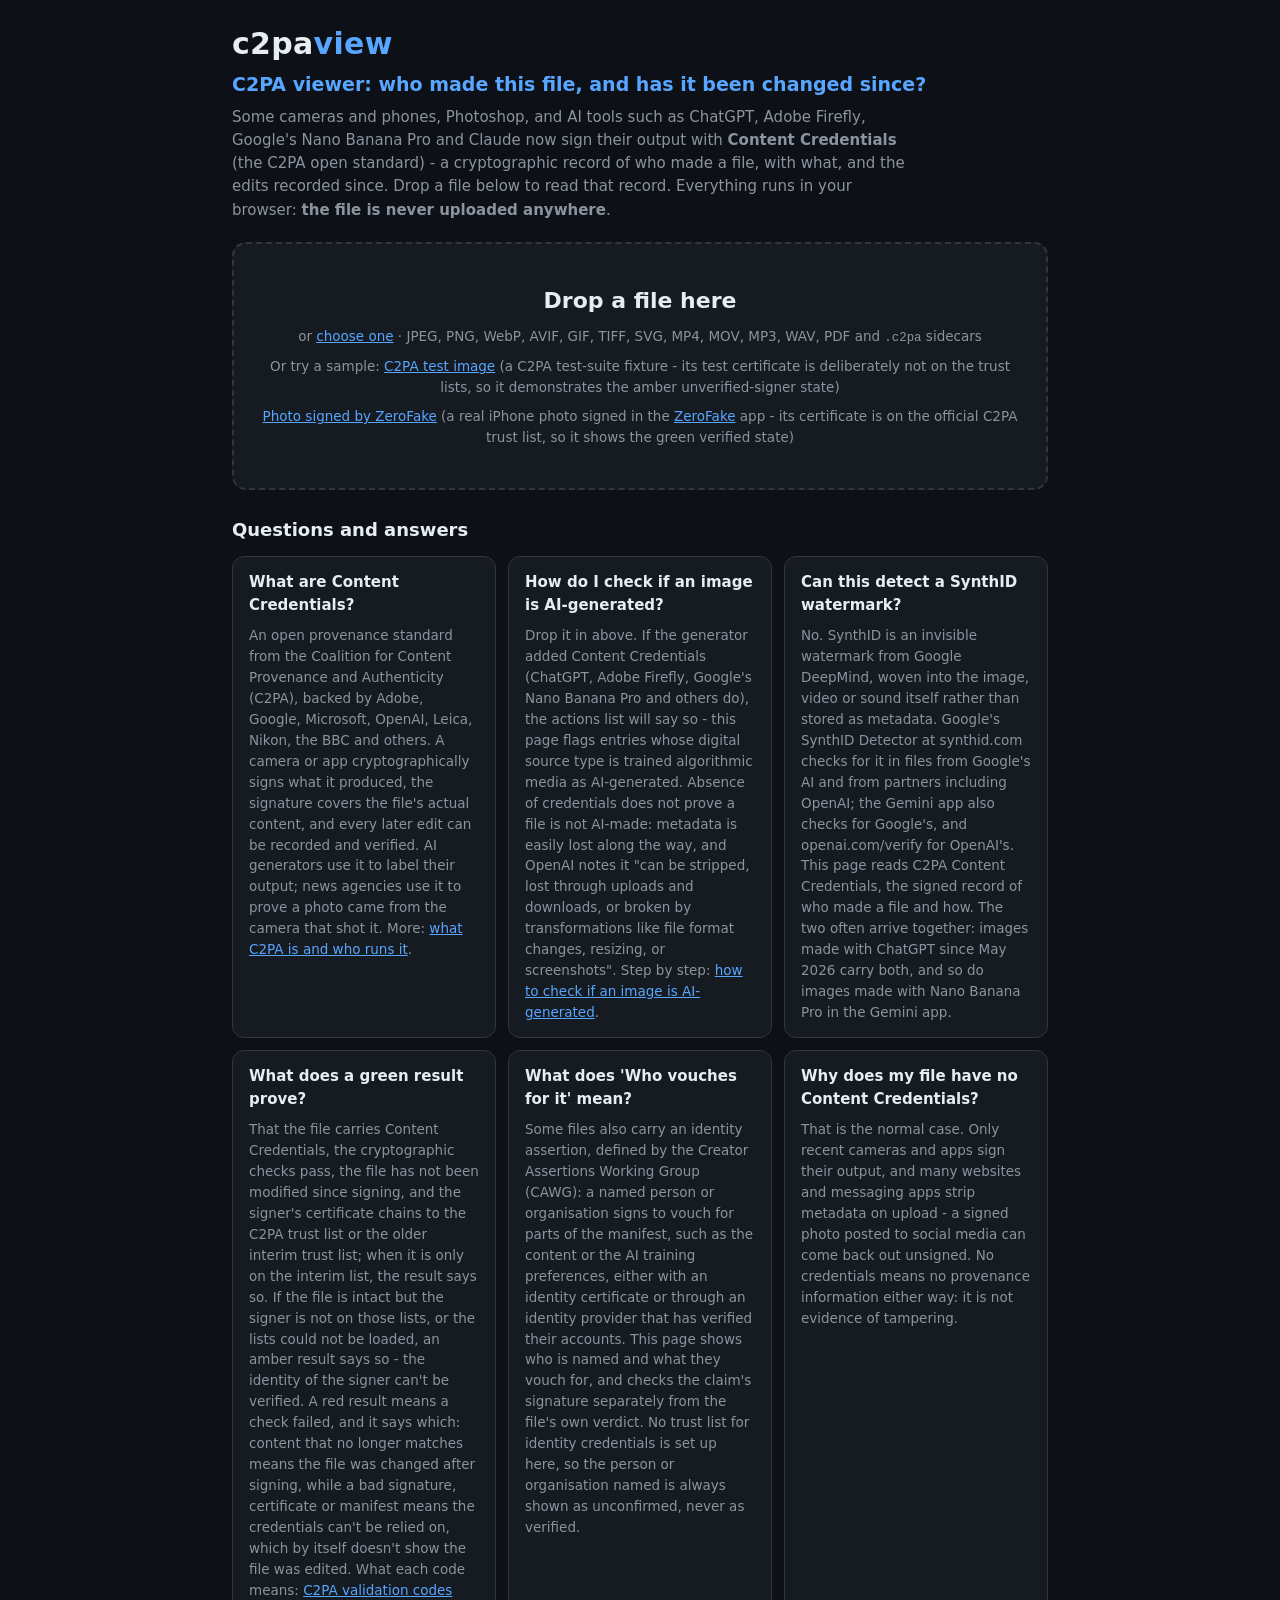
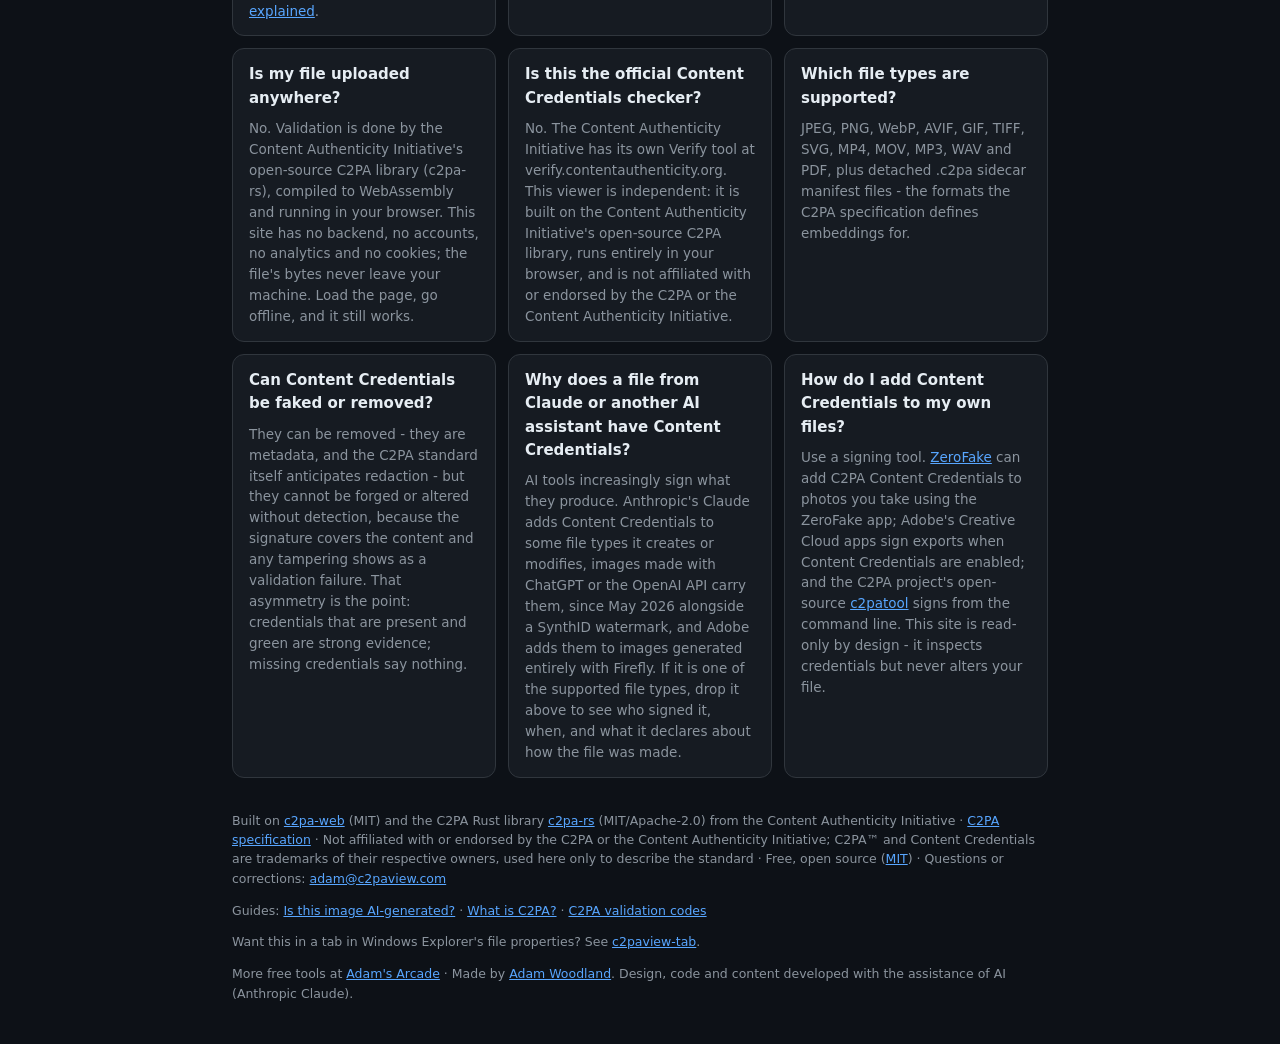
==== commit 6833d25e: "Green results say when the signer is on the interim trust list only (cv-v16) A trusted result is rea" ====
--- a/index.html
+++ b/index.html
@@ -87,7 +87,7 @@
       "name": "What does a green result prove?",
       "acceptedAnswer": {
         "@type": "Answer",
-        "text": "That the file carries Content Credentials, the cryptographic checks pass, the file has not been modified since signing, and the signer's certificate chains to the C2PA trust list or the older interim trust list. If the file is intact but the signer is not on those lists, or the lists could not be loaded, an amber result says so - the identity of the signer can't be verified. A red result means a check failed, and it says which: content that no longer matches means the file was changed after signing, while a bad signature, certificate or manifest means the credentials can't be relied on, which by itself doesn't show the file was edited. What each code means: <a href=\"/c2pa-validation-codes/\">C2PA validation codes explained</a>."
+        "text": "That the file carries Content Credentials, the cryptographic checks pass, the file has not been modified since signing, and the signer's certificate chains to the C2PA trust list or the older interim trust list; when it is only on the interim list, the result says so. If the file is intact but the signer is not on those lists, or the lists could not be loaded, an amber result says so - the identity of the signer can't be verified. A red result means a check failed, and it says which: content that no longer matches means the file was changed after signing, while a bad signature, certificate or manifest means the credentials can't be relied on, which by itself doesn't show the file was edited. What each code means: <a href=\"/c2pa-validation-codes/\">C2PA validation codes explained</a>."
       }
     },
     {
@@ -208,7 +208,7 @@
     </div>
     <div class="explain-card">
       <h3>What does a green result prove?</h3>
-      <p>That the file carries Content Credentials, the cryptographic checks pass, the file has not been modified since signing, and the signer's certificate chains to the C2PA trust list or the older interim trust list. If the file is intact but the signer is not on those lists, or the lists could not be loaded, an amber result says so - the identity of the signer can't be verified. A red result means a check failed, and it says which: content that no longer matches means the file was changed after signing, while a bad signature, certificate or manifest means the credentials can't be relied on, which by itself doesn't show the file was edited. What each code means: <a href="/c2pa-validation-codes/">C2PA validation codes explained</a>.</p>
+      <p>That the file carries Content Credentials, the cryptographic checks pass, the file has not been modified since signing, and the signer's certificate chains to the C2PA trust list or the older interim trust list; when it is only on the interim list, the result says so. If the file is intact but the signer is not on those lists, or the lists could not be loaded, an amber result says so - the identity of the signer can't be verified. A red result means a check failed, and it says which: content that no longer matches means the file was changed after signing, while a bad signature, certificate or manifest means the credentials can't be relied on, which by itself doesn't show the file was edited. What each code means: <a href="/c2pa-validation-codes/">C2PA validation codes explained</a>.</p>
     </div>
     <div class="explain-card">
       <h3>What does 'Who vouches for it' mean?</h3>
--- a/styles.css
+++ b/styles.css
@@ -46,6 +46,7 @@
 .verdict-msg li { margin: 3px 0; }
 .verdict-msg li code { opacity: 0.8; }
 .verdict-msg .where { color: var(--muted); font-size: 12.5px; font-weight: 400; }
+.verdict-msg .trust-note { margin-top: 8px; font-weight: 400; font-size: 13.5px; color: var(--ink); }
 .verdict-msg .affected { margin-top: 8px; font-weight: 400; font-size: 13px; color: var(--muted); word-break: break-all; }
 
 .card { background: var(--panel); border: 1px solid var(--line); border-radius: 12px; padding: 14px 16px; margin-bottom: 12px; }
